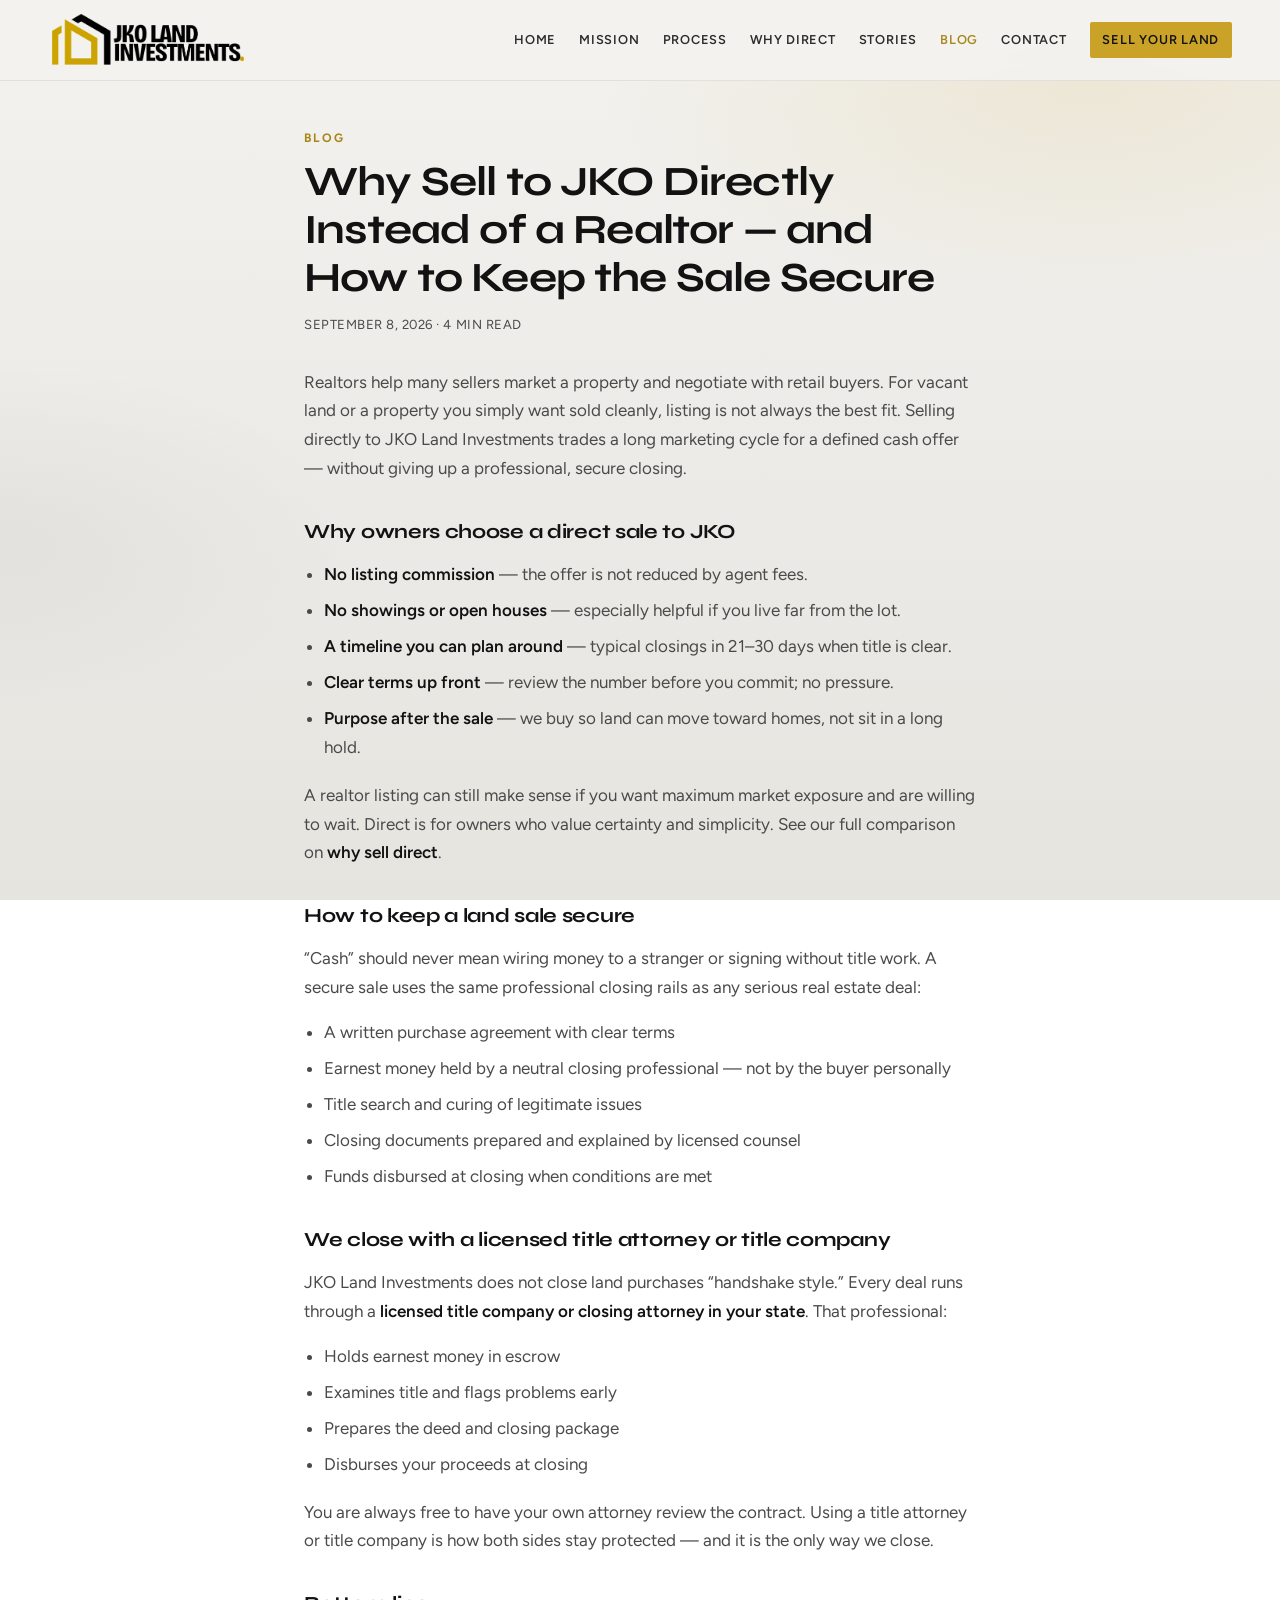
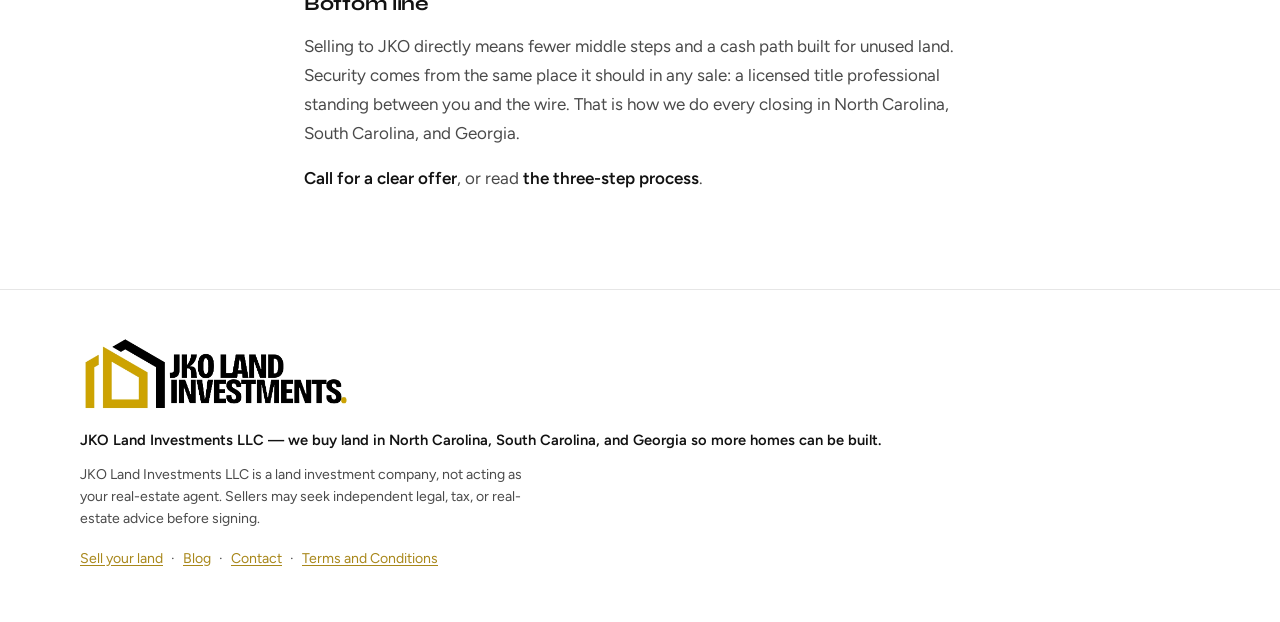
==== blog-sell-direct-vs-realtor-secure-closing.html @ 9b9d75e8 "Add a land-selling blog with three SEO mini-guides. Cover cash vacant-land sales, what investors loo" ====
<!DOCTYPE html>
<html lang="en">
  <head>
    <meta charset="UTF-8" />
    <meta name="viewport" content="width=device-width, initial-scale=1.0" />
    <script>
      document.documentElement.classList.add("js");
    </script>
    <title>
      Sell to JKO vs a Realtor — Secure Closings with a Title Attorney
    </title>
    <meta
      name="description"
      content="Why sell land directly to JKO Land Investments instead of listing with a realtor, and how a licensed title attorney or title company keeps your cash sale secure."
    />
    <link
      rel="canonical"
      href="https://jkolandinvestments.com/blog-sell-direct-vs-realtor-secure-closing.html"
    />
    <meta name="robots" content="index, follow" />
    <meta property="og:type" content="article" />
    <meta property="og:site_name" content="JKO Land Investments" />
    <meta property="og:locale" content="en_US" />
    <meta
      property="og:url"
      content="https://jkolandinvestments.com/blog-sell-direct-vs-realtor-secure-closing.html"
    />
    <meta
      property="og:title"
      content="Sell to JKO vs a Realtor — Secure Closings with a Title Attorney"
    />
    <meta
      property="og:description"
      content="Direct sale vs listing, plus why JKO closes every deal through a licensed title attorney or title company."
    />
    <meta property="og:image" content="https://jkolandinvestments.com/assets/hero.jpg" />
    <meta name="twitter:card" content="summary_large_image" />
    <meta
      name="twitter:title"
      content="Sell to JKO vs a Realtor — Secure Title Closings"
    />
    <meta
      name="twitter:description"
      content="Why sell direct, and how a title attorney keeps your land sale secure."
    />
    <meta name="twitter:image" content="https://jkolandinvestments.com/assets/hero.jpg" />
    <link rel="icon" href="assets/logo.png" type="image/png" />
    <script type="application/ld+json">
      {
        "@context": "https://schema.org",
        "@type": "BlogPosting",
        "headline": "Why Sell to JKO Directly Instead of a Realtor — and How to Keep the Sale Secure",
        "description": "Why sell land directly to JKO instead of listing with a realtor, and how a title attorney keeps the sale secure.",
        "datePublished": "2026-09-08",
        "dateModified": "2026-09-08",
        "author": {
          "@type": "Organization",
          "name": "JKO Land Investments LLC"
        },
        "publisher": {
          "@type": "Organization",
          "name": "JKO Land Investments LLC",
          "logo": {
            "@type": "ImageObject",
            "url": "https://jkolandinvestments.com/assets/logo.png"
          }
        },
        "mainEntityOfPage": "https://jkolandinvestments.com/blog-sell-direct-vs-realtor-secure-closing.html",
        "image": "https://jkolandinvestments.com/assets/hero.jpg"
      }
    </script>
    <link rel="preconnect" href="https://fonts.googleapis.com" />
    <link rel="preconnect" href="https://fonts.gstatic.com" crossorigin />
    <link
      href="https://fonts.googleapis.com/css2?family=Figtree:wght@400;500;600;700&family=Syne:wght@600;700;800&display=swap"
      rel="stylesheet"
    />
    <link rel="stylesheet" href="styles.css?v=20260908blog" />
    <script defer src="script.js?v=20260908blog"></script>
  </head>
  <body>
    <a class="skip-link" href="#main">Skip to content</a>
    <header class="site-header site-header-solid" data-header>
      <a class="site-brand" href="index.html" aria-label="JKO Land Investments home">
        <img class="brand-light" src="assets/logo-light.png" alt="" width="799" height="318" />
        <img class="brand-dark" src="assets/logo.png" alt="" width="799" height="318" />
      </a>
      <button
        class="nav-toggle"
        type="button"
        aria-expanded="false"
        aria-controls="site-nav"
        aria-label="Open menu"
      >
        <span class="nav-toggle-bars" aria-hidden="true">
          <span></span><span></span><span></span>
        </span>
      </button>
      <nav id="site-nav" class="site-nav" aria-label="Primary">
        <a href="index.html">Home</a>
        <a href="mission.html">Mission</a>
        <a href="process.html">Process</a>
        <a href="why-direct.html">Why direct</a>
        <a href="stories.html">Stories</a>
        <a href="blog.html" aria-current="page">Blog</a>
        <a href="contact.html">Contact</a>
        <a class="nav-cta" href="contact.html">Sell your land</a>
      </nav>
    </header>

    <main id="main" class="blog-post">
      <article class="blog-article">
        <header class="blog-article-header reveal" data-reveal>
          <p class="eyebrow"><a href="blog.html">Blog</a></p>
          <h1>
            Why Sell to JKO Directly Instead of a Realtor — and How to Keep the
            Sale Secure
          </h1>
          <p class="blog-date">September 8, 2026 · 4 min read</p>
        </header>

        <div class="blog-body reveal" data-reveal>
          <p>
            Realtors help many sellers market a property and negotiate with
            retail buyers. For vacant land or a property you simply want sold
            cleanly, listing is not always the best fit. Selling directly to
            JKO Land Investments trades a long marketing cycle for a defined
            cash offer — without giving up a professional, secure closing.
          </p>

          <h2>Why owners choose a direct sale to JKO</h2>
          <ul>
            <li>
              <strong>No listing commission</strong> — the offer is not reduced
              by agent fees.
            </li>
            <li>
              <strong>No showings or open houses</strong> — especially helpful
              if you live far from the lot.
            </li>
            <li>
              <strong>A timeline you can plan around</strong> — typical closings
              in 21–30 days when title is clear.
            </li>
            <li>
              <strong>Clear terms up front</strong> — review the number before
              you commit; no pressure.
            </li>
            <li>
              <strong>Purpose after the sale</strong> — we buy so land can move
              toward homes, not sit in a long hold.
            </li>
          </ul>
          <p>
            A realtor listing can still make sense if you want maximum market
            exposure and are willing to wait. Direct is for owners who value
            certainty and simplicity. See our full comparison on
            <a href="why-direct.html">why sell direct</a>.
          </p>

          <h2>How to keep a land sale secure</h2>
          <p>
            “Cash” should never mean wiring money to a stranger or signing
            without title work. A secure sale uses the same professional
            closing rails as any serious real estate deal:
          </p>
          <ul>
            <li>A written purchase agreement with clear terms</li>
            <li>
              Earnest money held by a neutral closing professional — not by the
              buyer personally
            </li>
            <li>Title search and curing of legitimate issues</li>
            <li>Closing documents prepared and explained by licensed counsel</li>
            <li>Funds disbursed at closing when conditions are met</li>
          </ul>

          <h2>We close with a licensed title attorney or title company</h2>
          <p>
            JKO Land Investments does not close land purchases “handshake style.”
            Every deal runs through a <strong>licensed title company or closing
            attorney in your state</strong>. That professional:
          </p>
          <ul>
            <li>Holds earnest money in escrow</li>
            <li>Examines title and flags problems early</li>
            <li>Prepares the deed and closing package</li>
            <li>Disburses your proceeds at closing</li>
          </ul>
          <p>
            You are always free to have your own attorney review the contract.
            Using a title attorney or title company is how both sides stay
            protected — and it is the only way we close.
          </p>

          <h2>Bottom line</h2>
          <p>
            Selling to JKO directly means fewer middle steps and a cash path
            built for unused land. Security comes from the same place it should
            in any sale: a licensed title professional standing between you and
            the wire. That is how we do every closing in North Carolina, South
            Carolina, and Georgia.
          </p>

          <p>
            <a href="contact.html">Call for a clear offer</a>, or read
            <a href="process.html">the three-step process</a>.
          </p>
        </div>
      </article>
    </main>

    <footer class="site-footer">
      <div class="footer-inner">
        <a class="footer-logo" href="index.html" aria-label="JKO Land Investments home">
          <img src="assets/logo.png" alt="JKO Land Investments" width="799" height="318" />
        </a>
        <p class="footer-tag">
          JKO Land Investments LLC — we buy land in North Carolina, South
          Carolina, and Georgia so more homes can be built.
        </p>
        <p class="footer-legal">
          JKO Land Investments LLC is a land investment company,
          not acting as your real-estate agent. Sellers may seek independent
          legal, tax, or real-estate advice before signing.
        </p>
        <p class="footer-links">
          <a href="contact.html">Sell your land</a>
          <span class="footer-sep" aria-hidden="true">·</span>
          <a href="blog.html">Blog</a>
          <span class="footer-sep" aria-hidden="true">·</span>
          <a href="contact.html">Contact</a>
          <span class="footer-sep" aria-hidden="true">·</span>
          <a href="terms.html">Terms and Conditions</a>
        </p>
      </div>
    </footer>
  </body>
</html>
---- styles.css ----
:root {
  --ink: #121212;
  --ink-soft: #4a4a4a;
  --gold: #c9a227;
  --gold-deep: #a8871a;
  --paper: #f3f2ef;
  --paper-deep: #e6e4df;
  --white: #fafafa;
  --veil: rgba(12, 12, 12, 0.48);
  --font-display: "Syne", "Avenir Next", sans-serif;
  --font-body: "Figtree", "Helvetica Neue", sans-serif;
  --ease: cubic-bezier(0.22, 1, 0.36, 1);
  --space: clamp(1.25rem, 4vw, 3rem);
  --max: 70rem;
}

*,
*::before,
*::after {
  box-sizing: border-box;
}

html {
  scroll-behavior: smooth;
}

body {
  margin: 0;
  font-family: var(--font-body);
  font-weight: 400;
  font-size: 1.0625rem;
  line-height: 1.65;
  color: var(--ink);
  background:
    radial-gradient(ellipse 70% 45% at 85% 8%, rgba(197, 155, 31, 0.12), transparent 55%),
    radial-gradient(ellipse 55% 40% at 0% 60%, rgba(18, 18, 18, 0.04), transparent 50%),
    linear-gradient(180deg, var(--paper) 0%, var(--paper-deep) 100%);
  background-attachment: fixed;
  -webkit-font-smoothing: antialiased;
}

img {
  max-width: 100%;
  display: block;
}

a {
  color: inherit;
  text-decoration: none;
}

/* —— Skip link —— */
.skip-link {
  position: absolute;
  left: var(--space);
  top: -5rem;
  z-index: 40;
  padding: 0.65rem 1rem;
  background: var(--gold);
  color: var(--ink);
  font-weight: 700;
  font-size: 0.88rem;
}

.skip-link:focus {
  top: 0.75rem;
}

/* —— Header —— */
.site-header {
  position: fixed;
  inset: 0 0 auto;
  z-index: 20;
  display: flex;
  align-items: center;
  justify-content: space-between;
  gap: 1rem;
  padding: 0.65rem var(--space);
  background: linear-gradient(
    180deg,
    rgba(12, 12, 12, 0.72) 0%,
    rgba(12, 12, 12, 0) 100%
  );
  transition:
    background 0.35s var(--ease),
    border-color 0.35s var(--ease);
}

.site-brand {
  position: relative;
  z-index: 22;
  display: block;
  width: clamp(8.5rem, 28vw, 12.5rem);
  flex-shrink: 0;
}

.site-brand img {
  width: 100%;
  height: auto;
  object-fit: contain;
}

.brand-dark {
  display: none;
}

.nav-toggle {
  display: none;
  position: relative;
  z-index: 22;
  width: 2.6rem;
  height: 2.6rem;
  padding: 0;
  border: 0;
  background: transparent;
  cursor: pointer;
}

.nav-toggle-bars {
  display: block;
  position: relative;
  width: 1.2rem;
  height: 0.75rem;
  margin: 0 auto;
}

.nav-toggle-bars span {
  position: absolute;
  left: 0;
  right: 0;
  height: 2px;
  background: var(--white);
  transition:
    transform 0.3s var(--ease),
    opacity 0.3s var(--ease),
    top 0.3s var(--ease),
    background 0.3s var(--ease);
}

.nav-toggle-bars span:nth-child(1) {
  top: 0;
}

.nav-toggle-bars span:nth-child(2) {
  top: 5px;
}

.nav-toggle-bars span:nth-child(3) {
  top: 10px;
}

.nav-toggle[aria-expanded="true"] .nav-toggle-bars span:nth-child(1) {
  top: 5px;
  transform: rotate(45deg);
}

.nav-toggle[aria-expanded="true"] .nav-toggle-bars span:nth-child(2) {
  opacity: 0;
}

.nav-toggle[aria-expanded="true"] .nav-toggle-bars span:nth-child(3) {
  top: 5px;
  transform: rotate(-45deg);
}

.site-nav {
  display: flex;
  flex-wrap: nowrap;
  justify-content: flex-end;
  align-items: center;
  gap: clamp(0.75rem, 1.8vw, 1.55rem);
  color: var(--white);
}

.site-nav a {
  font-size: clamp(0.68rem, 1.35vw, 0.8rem);
  font-weight: 600;
  letter-spacing: 0.06em;
  text-transform: uppercase;
  opacity: 0.88;
  white-space: nowrap;
  transition:
    opacity 0.25s var(--ease),
    color 0.25s var(--ease);
}

.site-nav a:hover,
.site-nav a:focus-visible,
.site-nav a[aria-current="page"] {
  opacity: 1;
}

.site-nav a[aria-current="page"] {
  color: var(--gold);
}

.nav-cta {
  display: inline-flex;
  align-items: center;
  justify-content: center;
  padding: 0.48rem 0.8rem;
  background: var(--gold);
  color: var(--ink) !important;
  opacity: 1 !important;
  letter-spacing: 0.05em;
  border-radius: 2px;
}

.nav-cta:hover,
.nav-cta:focus-visible {
  background: var(--gold-deep);
  color: var(--white) !important;
}

.site-header-solid .nav-cta,
.site-header-home.is-scrolled .nav-cta,
.site-header-home.is-nav-open .nav-cta {
  background: var(--gold);
  color: var(--ink) !important;
}

.site-header-solid,
.site-header-home.is-scrolled,
.site-header-home.is-nav-open {
  background: rgba(243, 242, 239, 0.96);
  border-bottom: 1px solid rgba(18, 18, 18, 0.08);
  backdrop-filter: blur(10px);
}

.site-header-solid .site-nav,
.site-header-home.is-scrolled .site-nav,
.site-header-home.is-nav-open .site-nav {
  color: var(--ink);
}

.site-header-solid .site-nav a[aria-current="page"],
.site-header-home.is-scrolled .site-nav a[aria-current="page"],
.site-header-home.is-nav-open .site-nav a[aria-current="page"] {
  color: var(--gold-deep);
}

.site-header-solid .brand-light,
.site-header-home.is-scrolled .brand-light,
.site-header-home.is-nav-open .brand-light {
  display: none;
}

.site-header-solid .brand-dark,
.site-header-home.is-scrolled .brand-dark,
.site-header-home.is-nav-open .brand-dark {
  display: block;
}

.site-header-solid .nav-toggle-bars span,
.site-header-home.is-scrolled .nav-toggle-bars span,
.site-header-home.is-nav-open .nav-toggle-bars span {
  background: var(--ink);
}

/* —— Hero —— */
.hero {
  position: relative;
  min-height: 100svh;
  display: grid;
  align-items: center;
  padding: clamp(5.5rem, 12vh, 7.5rem) var(--space) clamp(3rem, 8vh, 4.5rem);
  color: var(--white);
  overflow: hidden;
}

.hero-media {
  position: absolute;
  inset: 0;
  z-index: 0;
}

.hero-image {
  width: 100%;
  height: 115%;
  object-fit: cover;
  object-position: 78% 28%;
  will-change: transform;
}

.hero-veil {
  position: absolute;
  inset: 0;
  background:
    linear-gradient(
      100deg,
      rgba(8, 8, 8, 0.92) 0%,
      rgba(8, 8, 8, 0.82) 28%,
      rgba(8, 8, 8, 0.45) 48%,
      rgba(8, 8, 8, 0.2) 68%,
      rgba(8, 8, 8, 0.4) 100%
    ),
    linear-gradient(
      180deg,
      rgba(8, 8, 8, 0.5) 0%,
      transparent 42%,
      rgba(8, 8, 8, 0.75) 100%
    );
}

.hero-content {
  position: relative;
  z-index: 1;
  max-width: min(40rem, 100%);
  animation: hero-rise 1.1s var(--ease) both;
}

.hero-logo {
  display: block;
  width: clamp(14rem, 48vw, 22rem);
  max-width: 100%;
  height: auto;
  margin: 0 0 1.35rem;
  object-fit: contain;
  object-position: left center;
  filter: drop-shadow(0 2px 18px rgba(0, 0, 0, 0.35));
}

.hero h1 {
  font-family: var(--font-display);
  font-size: clamp(1.85rem, 4.2vw, 2.85rem);
  font-weight: 700;
  line-height: 1.12;
  letter-spacing: -0.03em;
  margin: 0 0 0.7rem;
  max-width: 16ch;
  text-shadow: 0 2px 24px rgba(0, 0, 0, 0.35);
}

.hero-purpose {
  margin: 0 0 0.85rem;
  font-family: var(--font-display);
  font-size: clamp(1.05rem, 2.1vw, 1.28rem);
  font-weight: 700;
  line-height: 1.3;
  color: var(--gold);
  max-width: 28ch;
  text-shadow: 0 1px 14px rgba(0, 0, 0, 0.35);
}

.lede {
  margin: 0 0 1.75rem;
  font-weight: 500;
  font-size: clamp(1.02rem, 2vw, 1.12rem);
  max-width: 42ch;
  line-height: 1.55;
  color: rgba(250, 250, 250, 0.92);
  text-shadow: 0 1px 14px rgba(0, 0, 0, 0.35);
}

.cta-group {
  display: flex;
  flex-wrap: wrap;
  gap: 0.75rem 1rem;
}

.btn {
  display: inline-flex;
  align-items: center;
  justify-content: center;
  padding: 0.9rem 1.45rem;
  font-family: var(--font-body);
  font-size: 0.92rem;
  font-weight: 600;
  letter-spacing: 0.03em;
  border-radius: 2px;
  border: 1px solid transparent;
  transition:
    background 0.3s var(--ease),
    color 0.3s var(--ease),
    border-color 0.3s var(--ease),
    transform 0.3s var(--ease);
}

.btn:hover,
.btn:focus-visible {
  transform: translateY(-1px);
}

.btn-primary {
  background: var(--gold);
  color: var(--ink);
  border-color: var(--gold);
}

.btn-primary:hover,
.btn-primary:focus-visible {
  background: var(--gold-deep);
  border-color: var(--gold-deep);
  color: var(--white);
}

.btn-ghost {
  background: transparent;
  color: var(--white);
  border-color: rgba(250, 250, 250, 0.55);
}

.btn-ghost:hover,
.btn-ghost:focus-visible {
  border-color: var(--white);
  background: rgba(250, 250, 250, 0.08);
}

.btn-ghost-ink {
  background: transparent;
  color: var(--ink);
  border-color: rgba(18, 18, 18, 0.28);
}

.btn-ghost-ink:hover,
.btn-ghost-ink:focus-visible {
  border-color: var(--ink);
  background: rgba(18, 18, 18, 0.04);
}

@keyframes hero-rise {
  from {
    opacity: 0;
    transform: translateY(1.25rem);
  }
  to {
    opacity: 1;
    transform: translateY(0);
  }
}

/* —— Sections —— */
.section {
  padding: clamp(4.5rem, 11vw, 7rem) var(--space);
}

.section-inner {
  max-width: var(--max);
  margin: 0 auto;
}

.section-header {
  max-width: 48rem;
}

.eyebrow {
  margin: 0 0 0.65rem;
  font-size: 0.76rem;
  font-weight: 700;
  letter-spacing: 0.16em;
  text-transform: uppercase;
  color: var(--gold-deep);
}

.section-title {
  position: relative;
  display: inline-block;
  font-family: var(--font-display);
  font-size: clamp(1.9rem, 4.2vw, 2.75rem);
  font-weight: 700;
  line-height: 1.12;
  letter-spacing: -0.025em;
  margin: 0 0 1.1rem;
  color: var(--ink);
}

.section-title::after {
  content: "";
  position: absolute;
  left: 0;
  bottom: -0.4rem;
  width: min(100%, 7.5rem);
  height: 2px;
  background: var(--gold);
  transform: scaleX(0);
  transform-origin: left center;
  transition: transform 0.9s var(--ease);
}

.section-title.is-drawn::after {
  transform: scaleX(1);
}

.section-lede {
  margin: 1.35rem 0 0;
  color: var(--ink-soft);
  font-size: 1.08rem;
  max-width: 62ch;
  line-height: 1.7;
}

.contact-lede {
  color: rgba(250, 250, 250, 0.72);
}

.team-copy {
  margin: 1.35rem 0 0;
  display: grid;
  gap: 1rem;
  max-width: 62ch;
  color: var(--ink-soft);
  font-size: 1.08rem;
  line-height: 1.7;
}

.team-copy p {
  margin: 0;
}

/* —— Proof strip —— */
.proof {
  padding: clamp(2.5rem, 5vw, 3.25rem) var(--space);
  background: var(--ink);
  color: var(--white);
}

.proof-grid {
  display: grid;
  gap: clamp(1.75rem, 4vw, 2.5rem);
  align-items: start;
}

@media (min-width: 720px) {
  .proof-grid {
    grid-template-columns: repeat(3, minmax(0, 1fr));
    gap: 2.5rem 2rem;
  }
}

.proof-item {
  display: grid;
  gap: 0.75rem;
  min-width: 0;
}

.proof-value {
  margin: 0;
  display: flex;
  align-items: flex-end;
  min-height: 3.5rem;
  font-family: var(--font-display);
  font-size: clamp(2.5rem, 5.5vw, 3.5rem);
  font-weight: 800;
  letter-spacing: -0.03em;
  color: var(--gold);
  line-height: 1;
  font-variant-numeric: tabular-nums;
}

.proof-value-text {
  font-size: clamp(2.35rem, 5vw, 3.25rem);
  letter-spacing: -0.025em;
}

.proof-label {
  margin: 0;
  font-size: 0.98rem;
  line-height: 1.5;
  font-weight: 500;
  color: rgba(250, 250, 250, 0.8);
  max-width: none;
}

/* —— About —— */
.about {
  background:
    linear-gradient(180deg, rgba(255, 255, 255, 0.55), transparent 40%),
    transparent;
}

/* —— Process steps —— */
.process {
  background:
    linear-gradient(135deg, rgba(197, 155, 31, 0.08), transparent 50%),
    linear-gradient(180deg, transparent, rgba(230, 228, 223, 0.7));
}

.steps {
  list-style: none;
  margin: clamp(2.5rem, 6vw, 3.5rem) 0 0;
  padding: 0;
  display: grid;
  gap: clamp(2rem, 5vw, 2.75rem);
}

@media (min-width: 800px) {
  .steps {
    grid-template-columns: repeat(3, 1fr);
    gap: 2.25rem;
  }
}

.step {
  margin: 0;
  padding: 1.35rem 0 0;
  border-top: 1px solid rgba(18, 18, 18, 0.16);
}

.step-index {
  display: block;
  font-family: var(--font-display);
  font-size: 0.95rem;
  font-weight: 700;
  color: var(--gold-deep);
  margin-bottom: 0.75rem;
  letter-spacing: 0.06em;
}

.step h3 {
  font-family: var(--font-display);
  font-size: 1.35rem;
  font-weight: 700;
  margin: 0 0 0.55rem;
}

.step p {
  margin: 0;
  color: var(--ink-soft);
  font-size: 0.98rem;
}

/* —— Compare —— */
.compare-grid {
  margin-top: clamp(2.25rem, 5vw, 3rem);
  display: grid;
  gap: clamp(2rem, 4vw, 3rem);
}

@media (min-width: 800px) {
  .compare-grid {
    grid-template-columns: 1fr 1fr;
  }
}

.compare-col h3 {
  font-family: var(--font-display);
  font-size: 1.2rem;
  font-weight: 700;
  margin: 0 0 1rem;
  padding-bottom: 0.75rem;
  border-bottom: 2px solid rgba(18, 18, 18, 0.12);
}

.compare-col-accent h3 {
  border-bottom-color: var(--gold);
  color: var(--ink);
}

.compare-col ul {
  list-style: none;
  margin: 0;
  padding: 0;
  display: grid;
  gap: 0.85rem;
}

.compare-list li {
  position: relative;
  padding-left: 1.85rem;
  color: var(--ink-soft);
  font-size: 1.02rem;
  line-height: 1.45;
  font-weight: 500;
}

.compare-list li::before {
  position: absolute;
  left: 0;
  top: 0.05em;
  font-family: var(--font-display);
  font-size: 1.15rem;
  font-weight: 800;
  line-height: 1;
}

.compare-list-yes li::before {
  content: "✓";
  color: var(--gold-deep);
}

.compare-list-no li::before {
  content: "✕";
  color: #8a3a3a;
}

.fine-print {
  margin: 1.75rem 0 0;
  font-size: 0.82rem;
  color: var(--ink-soft);
  max-width: 62ch;
  line-height: 1.55;
}

/* —— Trust —— */
.trust {
  background: linear-gradient(180deg, rgba(197, 155, 31, 0.07), transparent 60%);
}

.trust-list {
  list-style: none;
  margin: clamp(2.25rem, 5vw, 3rem) 0 0;
  padding: 0;
  display: grid;
  gap: clamp(1.5rem, 3vw, 2rem);
}

@media (min-width: 720px) {
  .trust-list {
    grid-template-columns: 1fr 1fr;
  }
}

.trust-list li {
  padding-top: 1.1rem;
  border-top: 1px solid rgba(18, 18, 18, 0.14);
}

.trust-list h3 {
  font-family: var(--font-display);
  font-size: 1.2rem;
  font-weight: 700;
  margin: 0 0 0.4rem;
}

.trust-list p {
  margin: 0;
  color: var(--ink-soft);
}

/* —— Seller guide CTA —— */
.guide {
  background: var(--ink);
  color: var(--white);
}

.guide .eyebrow {
  color: var(--gold);
}

.guide .section-title {
  color: var(--white);
}

.guide .section-title::after {
  background: var(--gold);
}

.guide .section-lede {
  color: rgba(250, 250, 250, 0.72);
}

.guide-inner {
  display: flex;
  flex-wrap: wrap;
  align-items: flex-end;
  justify-content: space-between;
  gap: 1.75rem 2.5rem;
}

.guide-inner .section-header,
.guide-inner > div {
  max-width: 40rem;
}

.faq-list {
  display: flex;
  flex-direction: column;
  gap: 0.65rem;
  max-width: 44rem;
  margin-top: 1.75rem;
}

.faq-item {
  border-top: 1px solid rgba(18, 18, 18, 0.12);
  padding: 0.85rem 0 0.35rem;
}

.faq-item:last-child {
  border-bottom: 1px solid rgba(18, 18, 18, 0.12);
  padding-bottom: 0.85rem;
}

.faq-item summary {
  cursor: pointer;
  list-style: none;
  font-family: var(--font-display);
  font-weight: 700;
  font-size: 1.05rem;
  letter-spacing: -0.01em;
  color: var(--ink);
}

.faq-item summary::-webkit-details-marker {
  display: none;
}

.faq-item summary::after {
  content: "+";
  float: right;
  color: var(--gold-deep);
  font-weight: 700;
}

.faq-item[open] summary::after {
  content: "–";
}

.faq-item p {
  margin: 0.65rem 0 0;
  color: var(--ink-soft);
  line-height: 1.55;
  max-width: 38rem;
}

.faq-item a {
  color: var(--ink);
  text-decoration-thickness: 1px;
  text-underline-offset: 0.15em;
}

/* —— Blog —— */
.blog-index-list {
  max-width: 42rem;
  display: flex;
  flex-direction: column;
  gap: 0;
}

.blog-teaser {
  padding: 1.75rem 0;
  border-top: 1px solid rgba(18, 18, 18, 0.12);
}

.blog-teaser:last-child {
  border-bottom: 1px solid rgba(18, 18, 18, 0.12);
}

.blog-teaser h2 {
  font-family: var(--font-display);
  font-size: clamp(1.25rem, 2.8vw, 1.55rem);
  font-weight: 700;
  letter-spacing: -0.02em;
  line-height: 1.25;
  margin: 0.35rem 0 0.75rem;
}

.blog-teaser h2 a {
  color: var(--ink);
  text-decoration: none;
}

.blog-teaser h2 a:hover {
  color: var(--gold-deep);
}

.blog-teaser p {
  margin: 0 0 0.85rem;
  color: var(--ink-soft);
  line-height: 1.6;
}

.blog-date {
  margin: 0;
  font-size: 0.82rem;
  letter-spacing: 0.04em;
  text-transform: uppercase;
  color: var(--ink-soft);
}

.text-link {
  font-weight: 600;
  color: var(--ink);
  text-decoration-thickness: 1px;
  text-underline-offset: 0.18em;
}

.text-link:hover {
  color: var(--gold-deep);
}

.blog-post {
  padding: clamp(6rem, 14vw, 8rem) var(--space) clamp(3rem, 8vw, 5rem);
}

.blog-article {
  max-width: 42rem;
  margin: 0 auto;
}

.blog-article-header {
  margin-bottom: 2rem;
}

.blog-article-header .eyebrow a {
  color: inherit;
  text-decoration: none;
}

.blog-article-header .eyebrow a:hover {
  color: var(--gold-deep);
}

.blog-article h1 {
  font-family: var(--font-display);
  font-size: clamp(1.85rem, 4.5vw, 2.6rem);
  font-weight: 700;
  line-height: 1.15;
  letter-spacing: -0.02em;
  margin: 0 0 0.75rem;
}

.blog-body h2 {
  font-family: var(--font-display);
  font-size: 1.25rem;
  font-weight: 700;
  margin: 2rem 0 0.75rem;
  letter-spacing: -0.015em;
}

.blog-body p,
.blog-body li {
  color: var(--ink-soft);
  line-height: 1.7;
}

.blog-body p {
  margin: 0 0 1rem;
}

.blog-body ul,
.blog-body ol {
  margin: 0.5rem 0 1.15rem;
  padding-left: 1.25rem;
}

.blog-body li {
  margin-bottom: 0.45rem;
}

.blog-body strong {
  color: var(--ink);
  font-weight: 600;
}

.blog-body a {
  color: var(--ink);
  font-weight: 600;
  text-decoration-thickness: 1px;
  text-underline-offset: 0.15em;
}

.blog-body a:hover {
  color: var(--gold-deep);
}

/* —— Contact —— */
.contact {
  background:
    linear-gradient(180deg, rgba(18, 18, 18, 0.03), transparent),
    var(--paper-deep);
  color: var(--ink);
}

.contact .eyebrow {
  color: var(--gold-deep);
}

.contact .section-title {
  color: var(--ink);
}

.contact .section-title::after {
  background: var(--gold);
}

.contact-lede {
  color: var(--ink-soft);
}

.contact-plain {
  background: transparent;
  padding-top: 0.5rem;
}

.contact .phone-list li {
  border-top-color: rgba(18, 18, 18, 0.14);
}

.contact .phone-region {
  color: var(--ink-soft);
}

.contact .phone-number {
  color: var(--ink);
}

.contact .phone-number:hover,
.contact .phone-number:focus-visible {
  color: var(--gold-deep);
}

.contact .partners-line {
  border-top-color: rgba(197, 155, 31, 0.55);
}

.contact .partners-label {
  color: var(--gold-deep);
}

/* —— Team —— */

.phone-block {
  margin-top: clamp(2rem, 5vw, 2.75rem);
  max-width: 28rem;
}

.phone-list {
  list-style: none;
  margin: 0;
  padding: 0;
  display: grid;
  gap: 1.15rem;
}

.phone-list li {
  display: grid;
  gap: 0.2rem;
  padding-top: 1rem;
  border-top: 1px solid rgba(250, 250, 250, 0.16);
}

.phone-region {
  font-size: 0.78rem;
  font-weight: 700;
  letter-spacing: 0.12em;
  text-transform: uppercase;
  color: rgba(250, 250, 250, 0.55);
}

.phone-number {
  font-family: var(--font-display);
  font-size: clamp(1.45rem, 3vw, 1.85rem);
  font-weight: 700;
  letter-spacing: -0.02em;
  color: var(--white);
  transition: color 0.25s var(--ease);
}

.phone-number:hover,
.phone-number:focus-visible {
  color: var(--gold);
}

.partners-line {
  margin-top: clamp(2.25rem, 5vw, 3rem);
  padding-top: 1.35rem;
  border-top: 1px solid rgba(197, 155, 31, 0.45);
  max-width: 28rem;
}

.partners-label {
  margin: 0 0 0.35rem;
  font-size: 0.78rem;
  font-weight: 700;
  letter-spacing: 0.12em;
  text-transform: uppercase;
  color: var(--gold);
}

/* —— Team —— */
.team-grid {
  list-style: none;
  margin: clamp(2.5rem, 6vw, 3.5rem) 0 0;
  padding: 0;
  display: grid;
  gap: 1.15rem 1.75rem;
}

@media (min-width: 560px) {
  .team-grid {
    grid-template-columns: repeat(2, minmax(0, 1fr));
  }
}

@media (min-width: 900px) {
  .team-grid {
    grid-template-columns: repeat(3, minmax(0, 1fr));
  }
}

.team-card {
  margin: 0;
  display: grid;
  gap: 0.2rem;
  padding-top: 0.95rem;
  border-top: 1px solid rgba(18, 18, 18, 0.14);
}

.team-card strong {
  font-family: var(--font-display);
  font-size: 1.08rem;
  font-weight: 700;
}

.team-card span {
  font-size: 0.92rem;
  color: var(--ink-soft);
}

/* —— Page heroes (inner pages) —— */
.page-hero {
  padding: clamp(6.6rem, 13vw, 8.4rem) var(--space) clamp(2.25rem, 5vw, 3.25rem);
}

.page-hero-inner {
  max-width: var(--max);
  margin: 0 auto;
}

.page-hero h1 {
  font-family: var(--font-display);
  font-size: clamp(2rem, 4.6vw, 3.1rem);
  font-weight: 700;
  line-height: 1.12;
  letter-spacing: -0.03em;
  margin: 0 0 0.9rem;
  max-width: 22ch;
}

.page-lede {
  margin: 0;
  color: var(--ink-soft);
  font-size: 1.08rem;
  line-height: 1.7;
  max-width: 62ch;
}

.page-hero .cta-group {
  margin-top: 1.4rem;
}

.cta-band {
  padding: clamp(1.75rem, 4vw, 2.4rem) var(--space);
  background: var(--ink);
  color: var(--white);
}

.cta-band-inner {
  max-width: var(--max);
  margin: 0 auto;
  display: flex;
  flex-wrap: wrap;
  align-items: center;
  justify-content: space-between;
  gap: 1.1rem 1.75rem;
}

.cta-band p {
  margin: 0;
  max-width: 44ch;
  font-size: 1.05rem;
  font-weight: 500;
  line-height: 1.5;
  color: rgba(250, 250, 250, 0.9);
}

/* —— Partners lockup —— */
.partners {
  padding: clamp(2.25rem, 5vw, 3.25rem) var(--space);
  background: var(--white);
}

.partners-inner {
  max-width: var(--max);
  margin: 0 auto;
}

.partners-graphic {
  width: 100%;
  height: auto;
  border: 1px solid rgba(197, 155, 31, 0.45);
  background: var(--white);
}

.partners-note {
  margin: 0.85rem 0 0;
  font-size: 0.8rem;
  color: var(--ink-soft);
  max-width: 70ch;
  line-height: 1.5;
}

/* —— Mission split / pledge —— */
.mission-split {
  display: grid;
  gap: clamp(1.75rem, 4vw, 2.75rem);
}

@media (min-width: 860px) {
  .mission-split {
    grid-template-columns: 1.15fr 0.85fr;
    align-items: start;
  }
}

.pledge {
  margin: 0;
  padding: 1.35rem 1.4rem 1.4rem;
  background: var(--ink);
  color: var(--white);
}

.pledge p {
  margin: 0;
}

.pledge-kicker {
  font-size: 0.76rem;
  font-weight: 700;
  letter-spacing: 0.16em;
  text-transform: uppercase;
  color: var(--gold);
  margin-bottom: 0.65rem;
}

.pledge-title {
  font-family: var(--font-display);
  font-size: clamp(1.35rem, 2.4vw, 1.7rem);
  font-weight: 700;
  line-height: 1.2;
  letter-spacing: -0.02em;
  margin: 0 0 0.7rem;
}

.pledge-body {
  color: rgba(250, 250, 250, 0.78);
  font-size: 0.98rem;
  line-height: 1.6;
}

/* —— Housing crisis graphic + stats —— */
.crisis {
  background: var(--ink);
  color: var(--white);
}

.crisis .eyebrow {
  color: var(--gold);
}

.crisis .section-title {
  color: var(--white);
}

.crisis .section-lede {
  color: rgba(250, 250, 250, 0.72);
}

.crisis-figure {
  margin: clamp(1.75rem, 4vw, 2.5rem) 0 0;
}

.crisis-figure img {
  width: 100%;
  height: auto;
  border: 1px solid rgba(197, 155, 31, 0.35);
}

.crisis .partners-graphic {
  border-color: rgba(197, 155, 31, 0.35);
}

.crisis-caption {
  margin: 0.75rem 0 0;
  font-size: 0.88rem;
  color: rgba(250, 250, 250, 0.62);
  max-width: 72ch;
  line-height: 1.5;
}

.crisis-stats {
  list-style: none;
  margin: clamp(2rem, 5vw, 2.75rem) 0 0;
  padding: 0;
  display: grid;
  gap: clamp(1.5rem, 3vw, 2rem);
}

@media (min-width: 800px) {
  .crisis-stats {
    grid-template-columns: repeat(3, minmax(0, 1fr));
  }
}

.crisis-stats li {
  padding-top: 1.1rem;
  border-top: 1px solid rgba(197, 155, 31, 0.4);
}

.crisis-value {
  margin: 0 0 0.45rem;
  font-family: var(--font-display);
  font-size: clamp(2rem, 4vw, 2.65rem);
  font-weight: 800;
  letter-spacing: -0.03em;
  color: var(--gold);
  line-height: 1;
}

.crisis-stats p {
  margin: 0;
  color: rgba(250, 250, 250, 0.78);
  font-size: 0.98rem;
  line-height: 1.5;
}

.crisis-source {
  margin: 1.5rem 0 0;
  font-size: 0.78rem;
  color: rgba(250, 250, 250, 0.5);
  max-width: 70ch;
  line-height: 1.5;
}

/* —— Buy-to-build pipeline —— */
.pipeline {
  list-style: none;
  margin: clamp(2.25rem, 5vw, 3rem) 0 0;
  padding: 0;
  display: grid;
  gap: 1.25rem;
  counter-reset: pipe;
}

@media (min-width: 800px) {
  .pipeline {
    grid-template-columns: repeat(4, 1fr);
    gap: 1.5rem;
  }
}

.pipeline li {
  margin: 0;
  padding-top: 1.1rem;
  border-top: 2px solid var(--gold);
}

.pipeline h3 {
  font-family: var(--font-display);
  font-size: 1.15rem;
  font-weight: 700;
  margin: 0 0 0.4rem;
}

.pipeline p {
  margin: 0;
  color: var(--ink-soft);
  font-size: 0.95rem;
}

/* —— Stories / testimonials —— */
.stories-grid {
  margin-top: clamp(2.25rem, 5vw, 3rem);
  display: grid;
  gap: clamp(1.25rem, 3vw, 1.75rem);
}

@media (min-width: 800px) {
  .stories-grid {
    grid-template-columns: 1fr 1fr;
  }

  .stories-grid .story-card:first-child {
    grid-column: 1 / -1;
  }
}

.story-card {
  margin: 0;
  padding: 1.4rem 1.35rem 1.3rem;
  background: rgba(255, 255, 255, 0.55);
  border-top: 2px solid var(--gold);
}

.story-card blockquote,
.story-card p {
  margin: 0;
}

.story-quote {
  font-size: 1.02rem;
  line-height: 1.65;
  color: var(--ink);
}

.story-card footer {
  display: flex;
  align-items: center;
  gap: 0.85rem;
  margin-top: 1.15rem;
}

.story-avatar {
  flex-shrink: 0;
  display: grid;
  place-items: center;
  width: 2.6rem;
  height: 2.6rem;
  border-radius: 50%;
  background: var(--ink);
  color: var(--gold);
  font-family: var(--font-display);
  font-size: 0.72rem;
  font-weight: 700;
  letter-spacing: 0.04em;
}

.story-card cite {
  font-style: normal;
  display: grid;
  gap: 0.1rem;
}

.story-card cite strong {
  font-family: var(--font-display);
  font-size: 1rem;
  font-weight: 700;
}

.story-card cite span {
  font-size: 0.88rem;
  color: var(--ink-soft);
}

.stories-preview {
  display: grid;
  gap: clamp(1.25rem, 3vw, 1.75rem);
  margin-top: clamp(2.25rem, 5vw, 3rem);
}

@media (min-width: 800px) {
  .stories-preview {
    grid-template-columns: repeat(3, 1fr);
  }
}

.section-footer-link {
  margin: 1.75rem 0 0;
  display: flex;
  flex-wrap: wrap;
  gap: 0.75rem 1rem;
}

/* —— Footer —— */
.site-footer {
  padding: 2.75rem var(--space) 3.25rem;
  border-top: 1px solid rgba(18, 18, 18, 0.1);
}

.footer-inner {
  max-width: var(--max);
  margin: 0 auto;
  display: flex;
  flex-direction: column;
  gap: 0.4rem;
}

.footer-logo {
  display: inline-flex;
  width: clamp(12rem, 34vw, 17rem);
  margin-bottom: 0.5rem;
}

.footer-logo img {
  width: 100%;
  height: auto;
  object-fit: contain;
}

.footer-tag {
  margin: 0 0 0.35rem;
  font-size: 0.92rem;
  font-weight: 600;
  color: var(--ink);
}

.footer-legal {
  margin: 0;
  font-size: 0.88rem;
  color: var(--ink-soft);
  max-width: 52ch;
  line-height: 1.55;
}

.footer-links {
  margin: 0.65rem 0 0;
  font-size: 0.88rem;
  display: flex;
  flex-wrap: wrap;
  align-items: center;
  gap: 0.35rem 0.5rem;
}

.footer-sep {
  color: var(--ink-soft);
}

.footer-links a {
  color: var(--gold-deep);
  text-decoration: underline;
  text-underline-offset: 0.15em;
}

.footer-links a:hover,
.footer-links a:focus-visible {
  color: var(--ink);
}

/* —— Legal / Terms page —— */
.site-header-solid {
  justify-content: space-between;
}

.legal {
  padding: clamp(6rem, 14vw, 8rem) var(--space) clamp(3rem, 8vw, 5rem);
}

.legal-inner {
  max-width: 42rem;
  margin: 0 auto;
}

.legal h1 {
  font-family: var(--font-display);
  font-size: clamp(2rem, 5vw, 2.75rem);
  font-weight: 700;
  line-height: 1.15;
  letter-spacing: -0.02em;
  margin: 0 0 0.5rem;
}

.legal-updated {
  margin: 0 0 2rem;
  font-size: 0.9rem;
  color: var(--ink-soft);
}

.legal h2 {
  font-family: var(--font-display);
  font-size: 1.25rem;
  font-weight: 700;
  margin: 2rem 0 0.75rem;
}

.legal p,
.legal li {
  color: var(--ink-soft);
  line-height: 1.7;
}

.legal ul {
  margin: 0.5rem 0 1rem;
  padding-left: 1.25rem;
}

.legal li {
  margin-bottom: 0.4rem;
}

.legal strong {
  color: var(--ink);
  font-weight: 600;
}

/* —— Scroll reveals (progressive: only hide when JS is active) —— */
.js .reveal {
  opacity: 0;
  transform: translateY(1.15rem);
  transition:
    opacity 0.85s var(--ease),
    transform 0.85s var(--ease);
  transition-delay: var(--delay, 0ms);
}

.js .reveal.is-visible {
  opacity: 1;
  transform: translateY(0);
}

@media (prefers-reduced-motion: reduce) {
  html {
    scroll-behavior: auto;
  }

  .hero-content {
    animation: none;
  }

  .js .reveal {
    opacity: 1;
    transform: none;
    transition: none;
  }

  .section-title::after {
    transform: scaleX(1);
    transition: none;
  }

  .btn:hover,
  .btn:focus-visible,
  .nav-toggle-bars span {
    transform: none;
  }
}

@media (max-width: 1200px) {
  .nav-toggle {
    display: block;
  }

  .site-nav {
    position: fixed;
    inset: 0 0 auto;
    z-index: 21;
    display: none;
    flex-direction: column;
    align-items: flex-start;
    gap: 1.15rem;
    padding: 5.25rem var(--space) 1.75rem;
    background: var(--paper);
    color: var(--ink);
    border-bottom: 1px solid rgba(18, 18, 18, 0.08);
  }

  .is-nav-open .site-nav {
    display: flex;
  }

  .site-nav a {
    font-size: 0.92rem;
    opacity: 1;
  }

  .nav-cta {
    margin-top: 0.35rem;
    padding: 0.75rem 1rem;
  }
}

body.nav-lock {
  overflow: hidden;
}

@media (max-width: 560px) {
  .hero-content {
    max-width: 100%;
  }

  .cta-group .btn {
    width: 100%;
  }

  .page-hero h1 {
    max-width: none;
  }
}
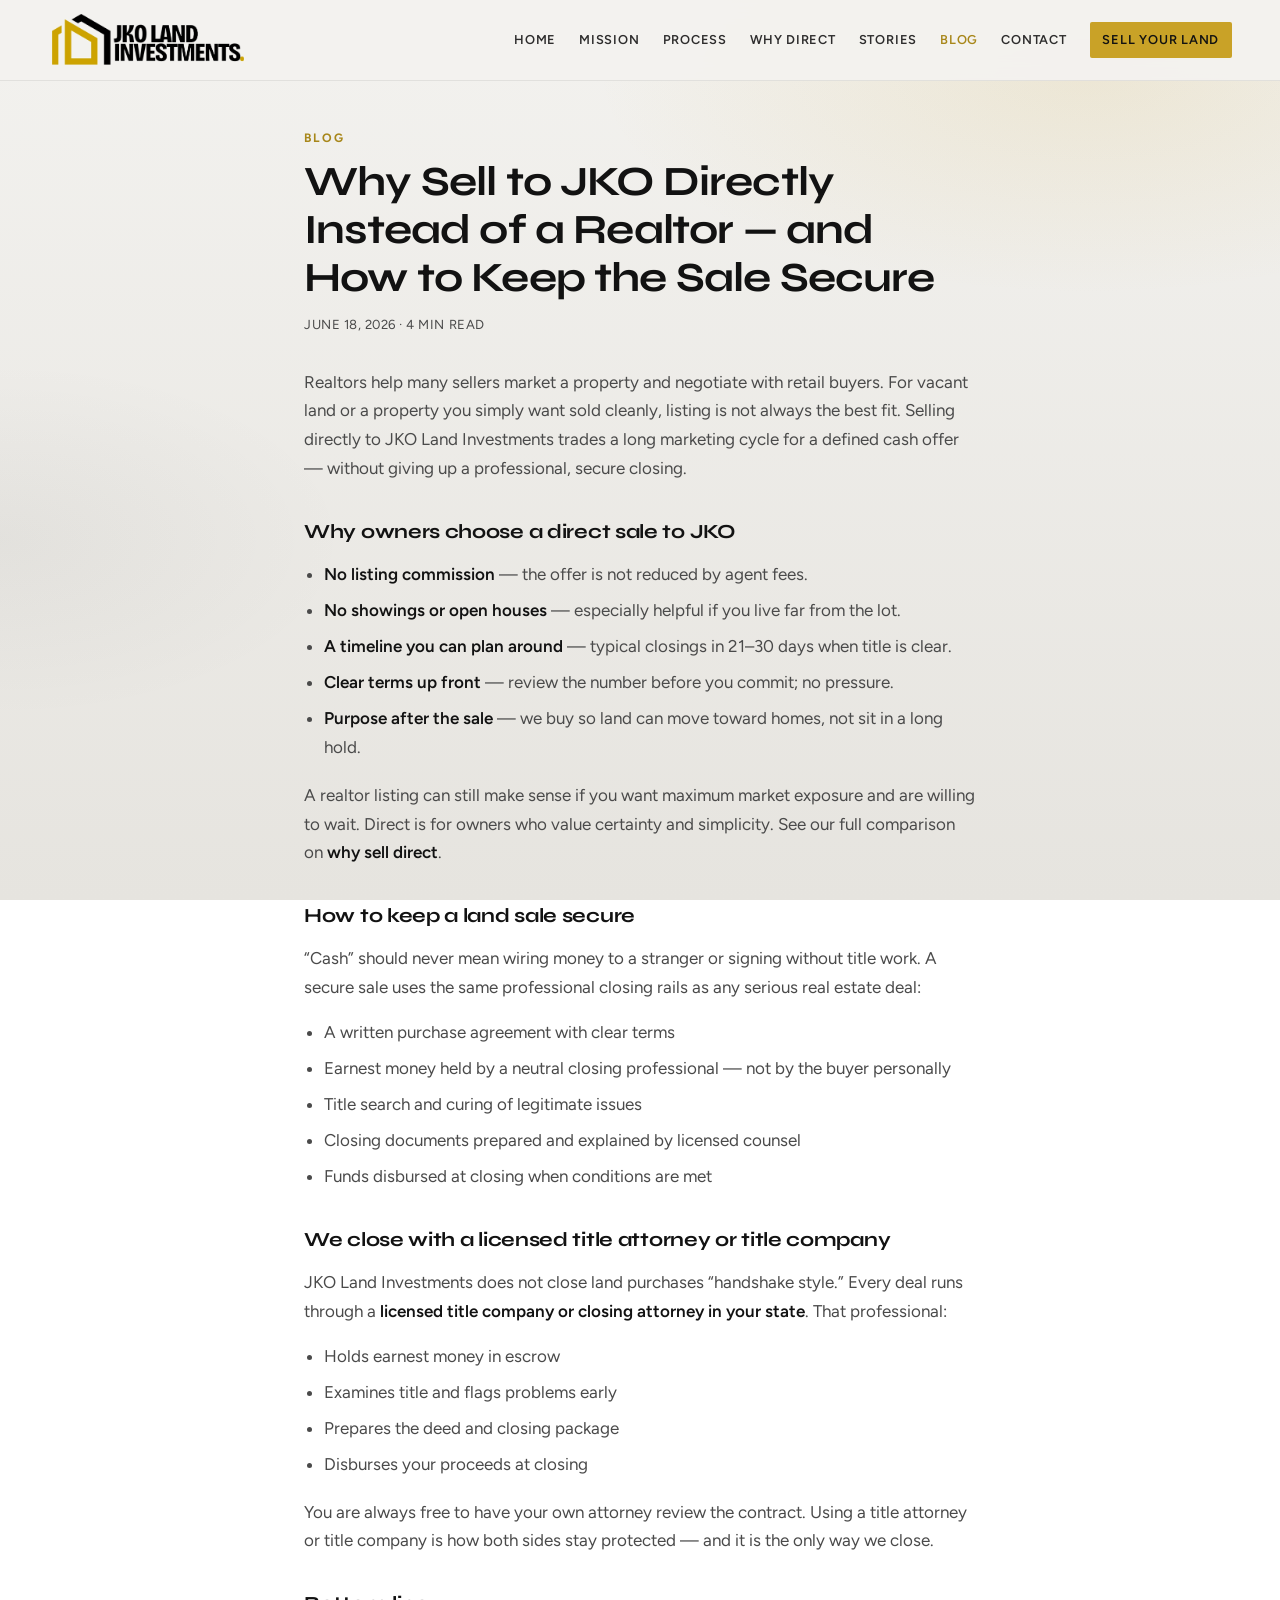
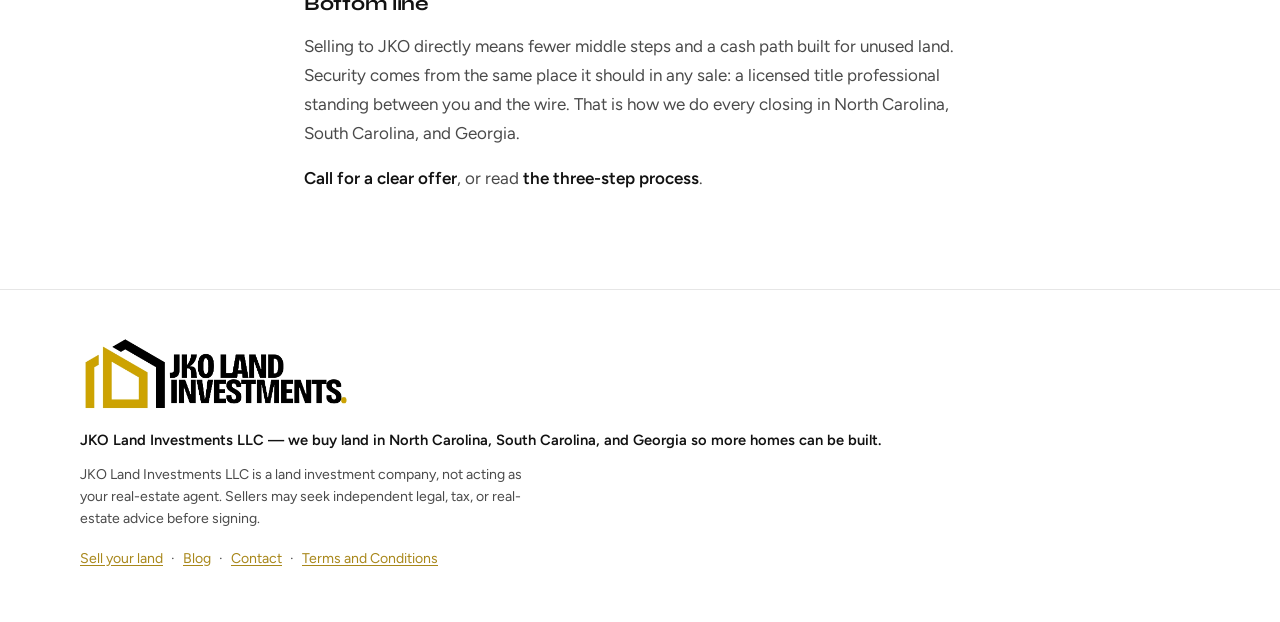
==== commit 09f22ac0: "Backdate blog posts across late 2025 and mid-2026. Co-authored-by: Cursor <cursoragent@cursor.com>" ====
--- a/blog-sell-direct-vs-realtor-secure-closing.html
+++ b/blog-sell-direct-vs-realtor-secure-closing.html
@@ -51,8 +51,8 @@
         "@type": "BlogPosting",
         "headline": "Why Sell to JKO Directly Instead of a Realtor — and How to Keep the Sale Secure",
         "description": "Why sell land directly to JKO instead of listing with a realtor, and how a title attorney keeps the sale secure.",
-        "datePublished": "2026-09-08",
-        "dateModified": "2026-09-08",
+        "datePublished": "2026-06-18",
+        "dateModified": "2026-06-18",
         "author": {
           "@type": "Organization",
           "name": "JKO Land Investments LLC"
@@ -116,7 +116,7 @@
             Why Sell to JKO Directly Instead of a Realtor — and How to Keep the
             Sale Secure
           </h1>
-          <p class="blog-date">September 8, 2026 · 4 min read</p>
+          <p class="blog-date">June 18, 2026 · 4 min read</p>
         </header>
 
         <div class="blog-body reveal" data-reveal>
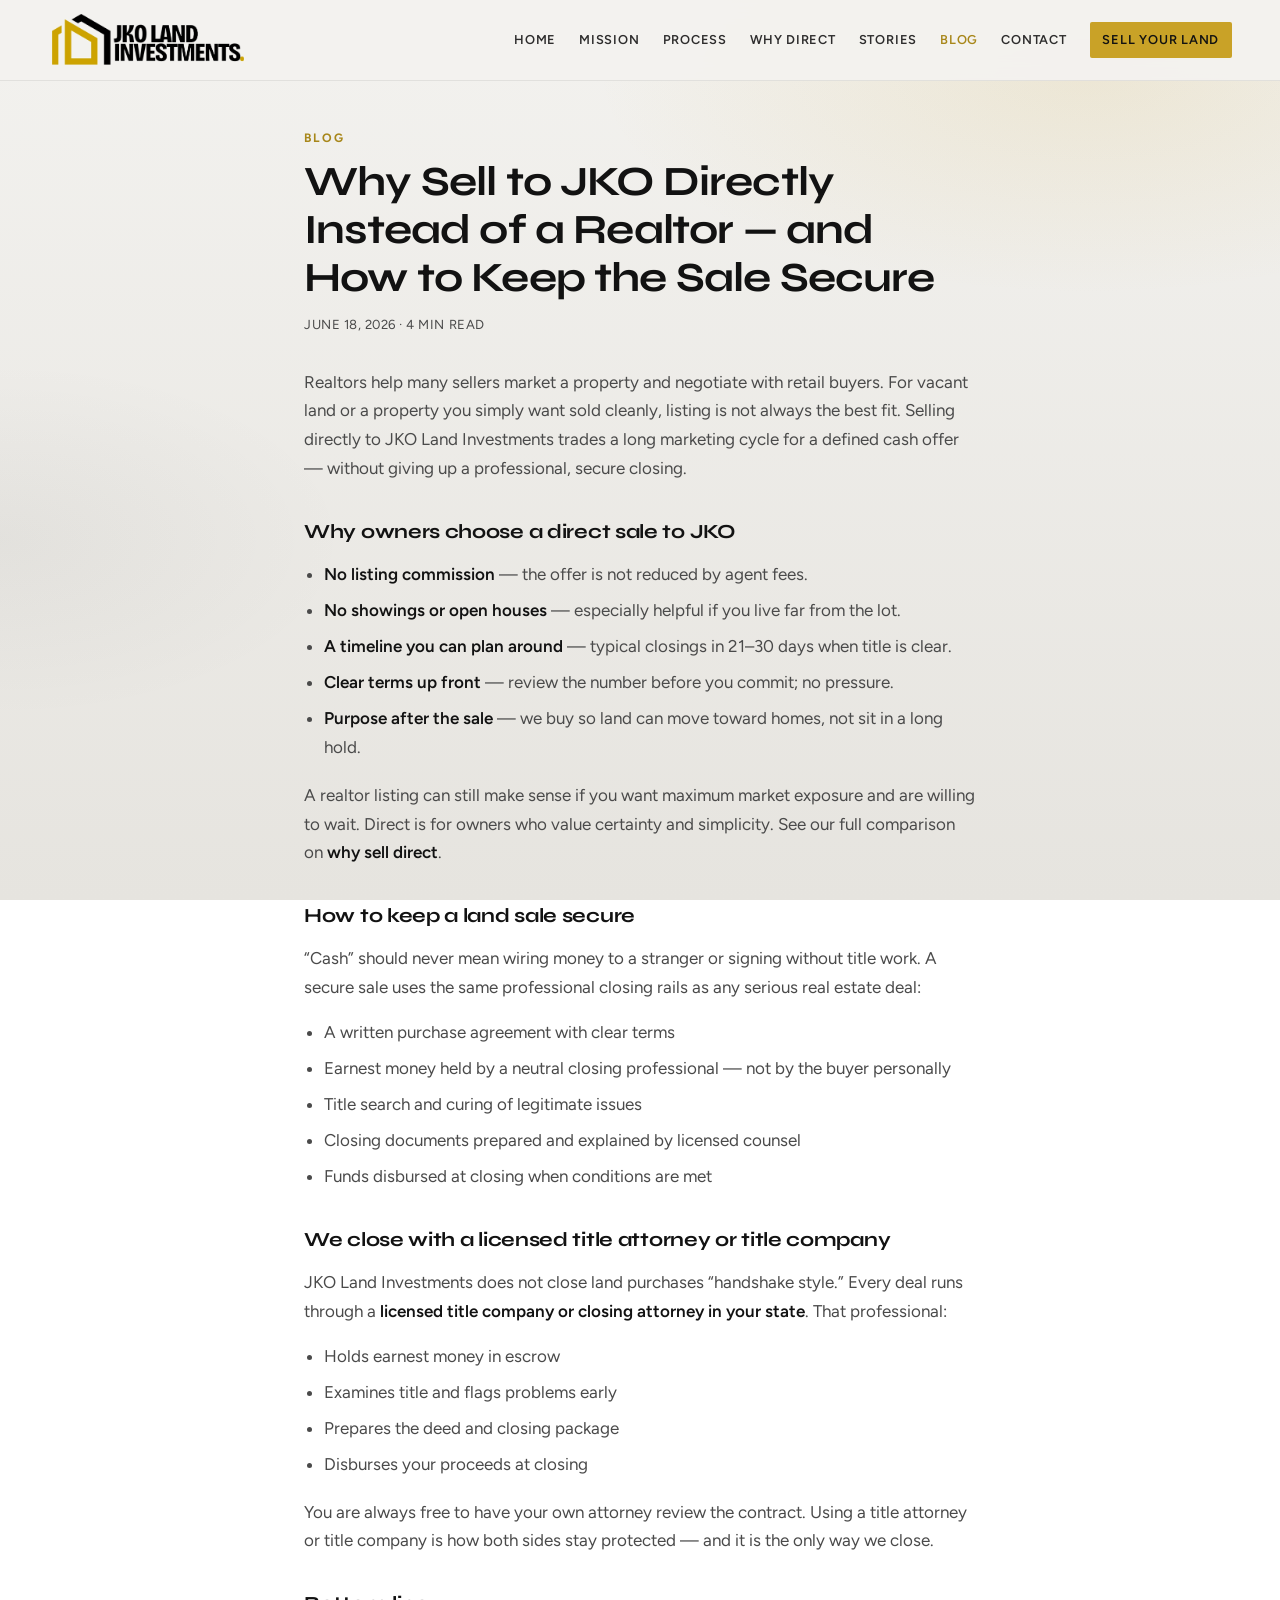
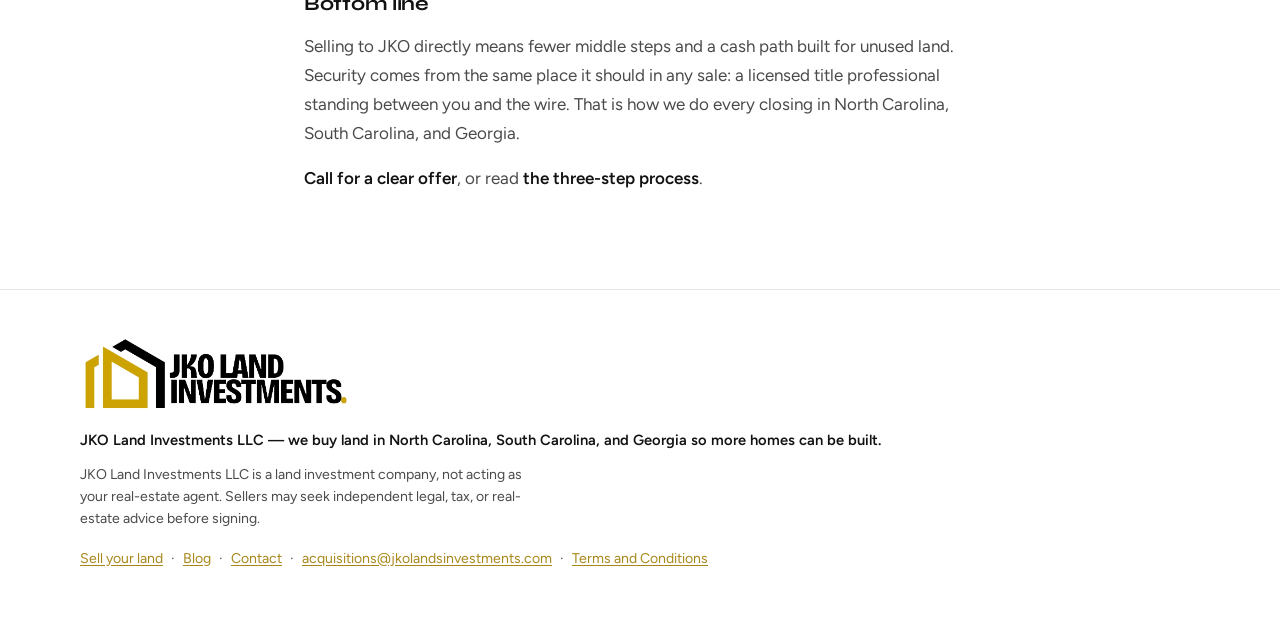
==== commit 3571057a: "Add the acquisitions email to contact and site footers. Co-authored-by: Cursor <cursoragent@cursor.c" ====
--- a/blog-sell-direct-vs-realtor-secure-closing.html
+++ b/blog-sell-direct-vs-realtor-secure-closing.html
@@ -19,7 +19,7 @@
     />
     <meta name="robots" content="index, follow" />
     <meta property="og:type" content="article" />
-    <meta property="og:site_name" content="JKO Land Investments" />
+    <meta property="og:site_name" content="JKO Land Investments LLC" />
     <meta property="og:locale" content="en_US" />
     <meta
       property="og:url"
@@ -75,8 +75,8 @@
       href="https://fonts.googleapis.com/css2?family=Figtree:wght@400;500;600;700&family=Syne:wght@600;700;800&display=swap"
       rel="stylesheet"
     />
-    <link rel="stylesheet" href="styles.css?v=20260908blog" />
-    <script defer src="script.js?v=20260908blog"></script>
+    <link rel="stylesheet" href="styles.css?v=20260912email" />
+    <script defer src="script.js?v=20260912email"></script>
   </head>
   <body>
     <a class="skip-link" href="#main">Skip to content</a>
@@ -231,6 +231,8 @@
           <span class="footer-sep" aria-hidden="true">·</span>
           <a href="contact.html">Contact</a>
           <span class="footer-sep" aria-hidden="true">·</span>
+          <a href="mailto:acquisitions@jkolandsinvestments.com">acquisitions@jkolandsinvestments.com</a>
+          <span class="footer-sep" aria-hidden="true">·</span>
           <a href="terms.html">Terms and Conditions</a>
         </p>
       </div>
--- a/styles.css
+++ b/styles.css
@@ -1046,6 +1046,11 @@
   transition: color 0.25s var(--ease);
 }
 
+.phone-email {
+  font-size: clamp(1.05rem, 2.4vw, 1.25rem);
+  word-break: break-word;
+}
+
 .phone-number:hover,
 .phone-number:focus-visible {
   color: var(--gold);
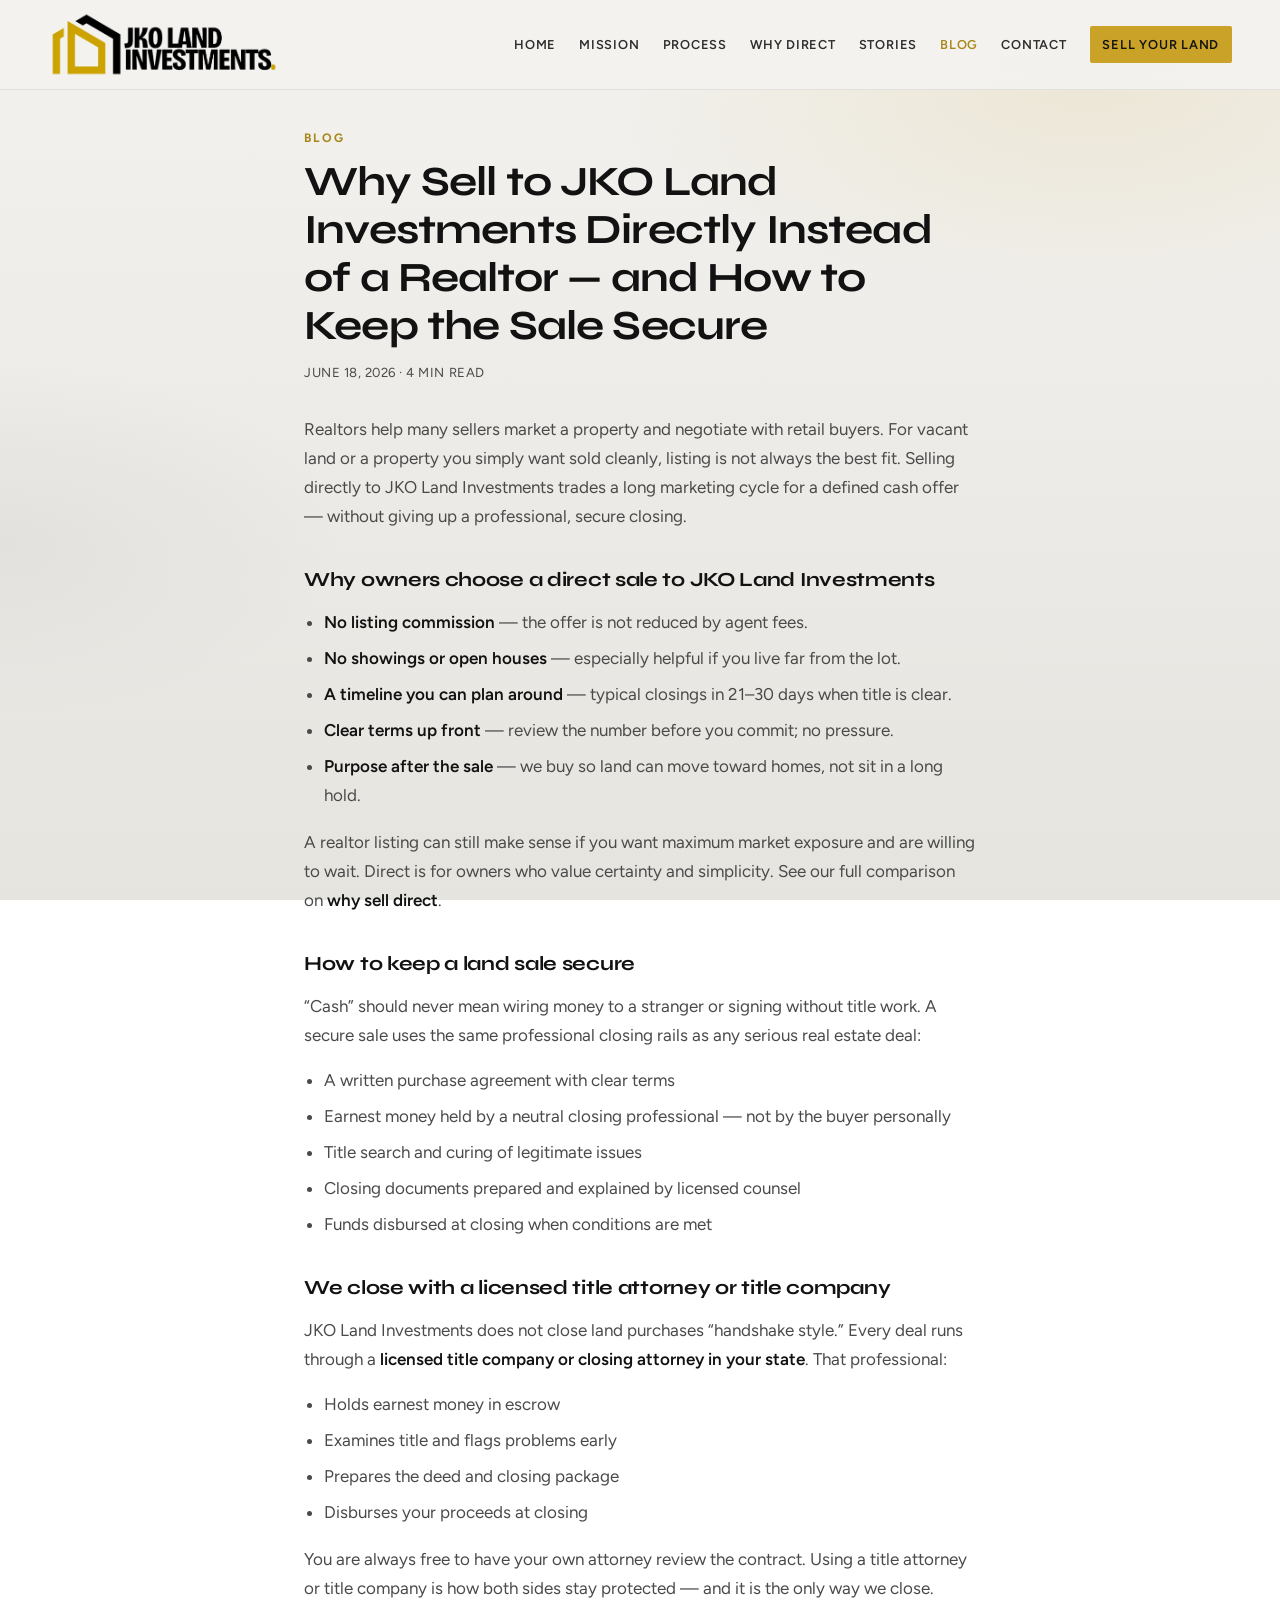
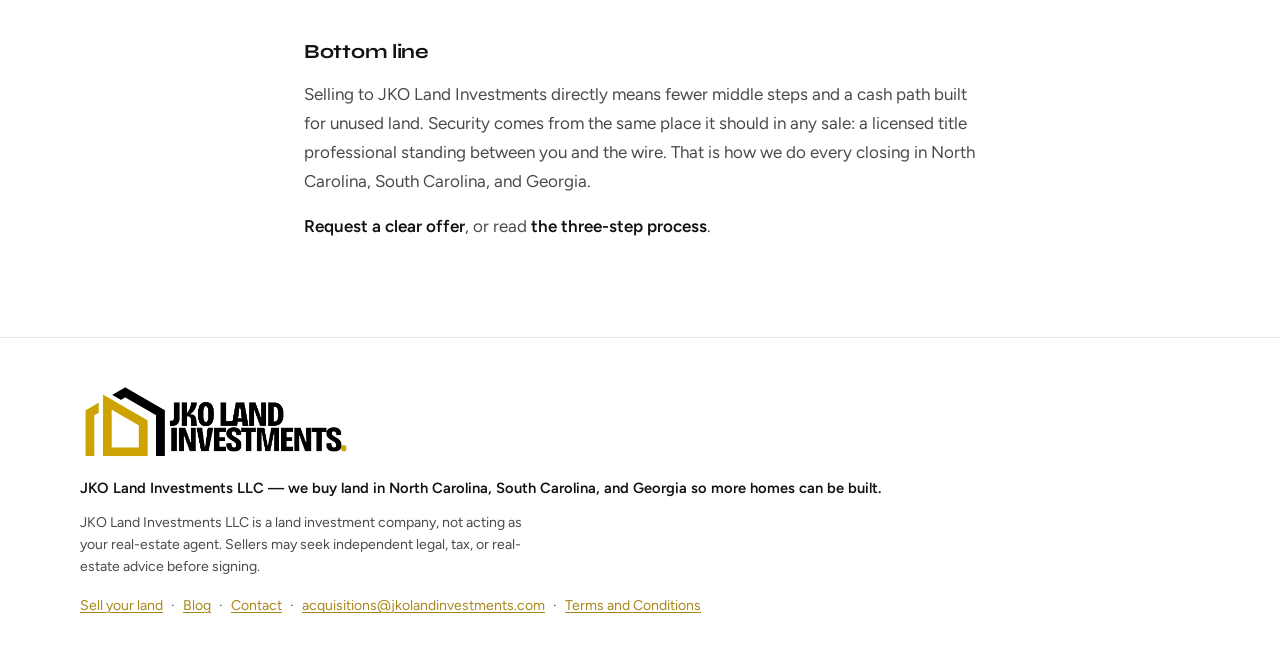
==== commit a42c6499: "Replace public phone numbers with a contact form that saves leads. Sellers submit name, property add" ====
--- a/blog-sell-direct-vs-realtor-secure-closing.html
+++ b/blog-sell-direct-vs-realtor-secure-closing.html
@@ -7,7 +7,8 @@
       document.documentElement.classList.add("js");
     </script>
     <title>
-      Sell to JKO vs a Realtor — Secure Closings with a Title Attorney
+      Sell to JKO Land Investments vs a Realtor — Secure Closings with a Title
+      Attorney
     </title>
     <meta
       name="description"
@@ -27,30 +28,29 @@
     />
     <meta
       property="og:title"
-      content="Sell to JKO vs a Realtor — Secure Closings with a Title Attorney"
+      content="Sell to JKO Land Investments vs a Realtor — Secure Closings with a Title Attorney"
     />
     <meta
       property="og:description"
-      content="Direct sale vs listing, plus why JKO closes every deal through a licensed title attorney or title company."
+      content="Direct sale vs listing, plus why JKO Land Investments closes every deal through a licensed title attorney or title company."
     />
     <meta property="og:image" content="https://jkolandinvestments.com/assets/hero.jpg" />
     <meta name="twitter:card" content="summary_large_image" />
     <meta
       name="twitter:title"
-      content="Sell to JKO vs a Realtor — Secure Title Closings"
+      content="Sell to JKO Land Investments vs a Realtor — Secure Title Closings"
     />
     <meta
       name="twitter:description"
       content="Why sell direct, and how a title attorney keeps your land sale secure."
     />
     <meta name="twitter:image" content="https://jkolandinvestments.com/assets/hero.jpg" />
-    <link rel="icon" href="assets/logo.png" type="image/png" />
     <script type="application/ld+json">
       {
         "@context": "https://schema.org",
         "@type": "BlogPosting",
-        "headline": "Why Sell to JKO Directly Instead of a Realtor — and How to Keep the Sale Secure",
-        "description": "Why sell land directly to JKO instead of listing with a realtor, and how a title attorney keeps the sale secure.",
+        "headline": "Why Sell to JKO Land Investments Directly Instead of a Realtor — and How to Keep the Sale Secure",
+        "description": "Why sell land directly to JKO Land Investments instead of listing with a realtor, and how a title attorney keeps the sale secure.",
         "datePublished": "2026-06-18",
         "dateModified": "2026-06-18",
         "author": {
@@ -69,14 +69,20 @@
         "image": "https://jkolandinvestments.com/assets/hero.jpg"
       }
     </script>
+    <link rel="icon" href="assets/favicon.ico" sizes="any" />
+    <link rel="icon" type="image/png" sizes="32x32" href="assets/favicon.png" />
+    <link rel="icon" type="image/png" sizes="48x48" href="assets/favicon-48.png" />
+    <link rel="apple-touch-icon" sizes="180x180" href="assets/apple-touch-icon.png" />
+    <link rel="manifest" href="site.webmanifest" />
+    <meta name="theme-color" content="#c9a227" />
     <link rel="preconnect" href="https://fonts.googleapis.com" />
     <link rel="preconnect" href="https://fonts.gstatic.com" crossorigin />
     <link
       href="https://fonts.googleapis.com/css2?family=Figtree:wght@400;500;600;700&family=Syne:wght@600;700;800&display=swap"
       rel="stylesheet"
     />
-    <link rel="stylesheet" href="styles.css?v=20260912email" />
-    <script defer src="script.js?v=20260912email"></script>
+    <link rel="stylesheet" href="styles.css?v=20260912favicon" />
+    <script defer src="script.js?v=20260912favicon"></script>
   </head>
   <body>
     <a class="skip-link" href="#main">Skip to content</a>
@@ -113,8 +119,8 @@
         <header class="blog-article-header reveal" data-reveal>
           <p class="eyebrow"><a href="blog.html">Blog</a></p>
           <h1>
-            Why Sell to JKO Directly Instead of a Realtor — and How to Keep the
-            Sale Secure
+            Why Sell to JKO Land Investments Directly Instead of a Realtor —
+            and How to Keep the Sale Secure
           </h1>
           <p class="blog-date">June 18, 2026 · 4 min read</p>
         </header>
@@ -128,7 +134,7 @@
             cash offer — without giving up a professional, secure closing.
           </p>
 
-          <h2>Why owners choose a direct sale to JKO</h2>
+          <h2>Why owners choose a direct sale to JKO Land Investments</h2>
           <ul>
             <li>
               <strong>No listing commission</strong> — the offer is not reduced
@@ -195,15 +201,15 @@
 
           <h2>Bottom line</h2>
           <p>
-            Selling to JKO directly means fewer middle steps and a cash path
-            built for unused land. Security comes from the same place it should
-            in any sale: a licensed title professional standing between you and
-            the wire. That is how we do every closing in North Carolina, South
-            Carolina, and Georgia.
-          </p>
-
-          <p>
-            <a href="contact.html">Call for a clear offer</a>, or read
+            Selling to JKO Land Investments directly means fewer middle steps and
+            a cash path built for unused land. Security comes from the same place
+            it should in any sale: a licensed title professional standing between
+            you and the wire. That is how we do every closing in North Carolina,
+            South Carolina, and Georgia.
+          </p>
+
+          <p>
+            <a href="contact.html">Request a clear offer</a>, or read
             <a href="process.html">the three-step process</a>.
           </p>
         </div>
@@ -231,7 +237,7 @@
           <span class="footer-sep" aria-hidden="true">·</span>
           <a href="contact.html">Contact</a>
           <span class="footer-sep" aria-hidden="true">·</span>
-          <a href="mailto:acquisitions@jkolandsinvestments.com">acquisitions@jkolandsinvestments.com</a>
+          <a href="mailto:acquisitions@jkolandinvestments.com">acquisitions@jkolandinvestments.com</a>
           <span class="footer-sep" aria-hidden="true">·</span>
           <a href="terms.html">Terms and Conditions</a>
         </p>
--- a/styles.css
+++ b/styles.css
@@ -90,7 +90,7 @@
   position: relative;
   z-index: 22;
   display: block;
-  width: clamp(8.5rem, 28vw, 12.5rem);
+  width: clamp(10rem, 32vw, 14.5rem);
   flex-shrink: 0;
 }
 
@@ -309,36 +309,25 @@
   animation: hero-rise 1.1s var(--ease) both;
 }
 
-.hero-logo {
-  display: block;
-  width: clamp(14rem, 48vw, 22rem);
-  max-width: 100%;
-  height: auto;
-  margin: 0 0 1.35rem;
-  object-fit: contain;
-  object-position: left center;
-  filter: drop-shadow(0 2px 18px rgba(0, 0, 0, 0.35));
-}
-
 .hero h1 {
   font-family: var(--font-display);
-  font-size: clamp(1.85rem, 4.2vw, 2.85rem);
-  font-weight: 700;
-  line-height: 1.12;
-  letter-spacing: -0.03em;
-  margin: 0 0 0.7rem;
-  max-width: 16ch;
+  font-size: clamp(2.35rem, 5.5vw, 3.6rem);
+  font-weight: 700;
+  line-height: 1.05;
+  letter-spacing: -0.035em;
+  margin: 0 0 0.55rem;
+  max-width: 11ch;
   text-shadow: 0 2px 24px rgba(0, 0, 0, 0.35);
 }
 
 .hero-purpose {
-  margin: 0 0 0.85rem;
-  font-family: var(--font-display);
-  font-size: clamp(1.05rem, 2.1vw, 1.28rem);
+  margin: 0 0 0.95rem;
+  font-family: var(--font-display);
+  font-size: clamp(1.12rem, 2.3vw, 1.4rem);
   font-weight: 700;
   line-height: 1.3;
   color: var(--gold);
-  max-width: 28ch;
+  max-width: 22ch;
   text-shadow: 0 1px 14px rgba(0, 0, 0, 0.35);
 }
 
@@ -982,94 +971,154 @@
   padding-top: 0.5rem;
 }
 
-.contact .phone-list li {
-  border-top-color: rgba(18, 18, 18, 0.14);
-}
-
-.contact .phone-region {
-  color: var(--ink-soft);
-}
-
-.contact .phone-number {
-  color: var(--ink);
-}
-
-.contact .phone-number:hover,
-.contact .phone-number:focus-visible {
+.contact-layout {
+  display: grid;
+  gap: clamp(2rem, 5vw, 3rem);
+  align-items: start;
+}
+
+@media (min-width: 900px) {
+  .contact-layout {
+    grid-template-columns: minmax(0, 0.95fr) minmax(0, 1.05fr);
+    gap: clamp(2.5rem, 5vw, 4rem);
+  }
+}
+
+.contact-email-note {
+  margin: 1.25rem 0 0;
+  color: var(--ink-soft);
+  font-size: 0.98rem;
+  line-height: 1.55;
+}
+
+.contact-email-note a {
+  color: var(--ink);
+  text-decoration: underline;
+  text-underline-offset: 0.15em;
+}
+
+.contact-email-note a:hover,
+.contact-email-note a:focus-visible {
   color: var(--gold-deep);
 }
 
-.contact .partners-line {
-  border-top-color: rgba(197, 155, 31, 0.55);
-}
-
-.contact .partners-label {
-  color: var(--gold-deep);
-}
-
-/* —— Team —— */
-
-.phone-block {
-  margin-top: clamp(2rem, 5vw, 2.75rem);
-  max-width: 28rem;
-}
-
-.phone-list {
-  list-style: none;
+.contact-form {
+  display: grid;
+  gap: 1.1rem;
+  padding: clamp(1.35rem, 3vw, 1.85rem);
+  background: var(--white);
+  border: 1px solid rgba(18, 18, 18, 0.1);
+  border-radius: 4px;
+  box-shadow: 0 18px 40px rgba(18, 18, 18, 0.06);
+}
+
+.form-honeypot {
+  position: absolute;
+  left: -10000px;
+  top: auto;
+  width: 1px;
+  height: 1px;
+  overflow: hidden;
+}
+
+.form-field {
+  display: grid;
+  gap: 0.4rem;
+}
+
+.form-field label,
+.form-fieldset legend {
+  font-size: 0.82rem;
+  font-weight: 700;
+  letter-spacing: 0.04em;
+  text-transform: uppercase;
+  color: var(--ink-soft);
+}
+
+.form-field .optional {
+  font-weight: 500;
+  letter-spacing: 0;
+  text-transform: none;
+  color: rgba(18, 18, 18, 0.45);
+}
+
+.form-field input,
+.form-field textarea {
+  width: 100%;
+  padding: 0.85rem 0.95rem;
+  border: 1px solid rgba(18, 18, 18, 0.16);
+  border-radius: 3px;
+  background: var(--paper);
+  color: var(--ink);
+  font-family: var(--font-body);
+  font-size: 1rem;
+  line-height: 1.4;
+  transition:
+    border-color 0.25s var(--ease),
+    background 0.25s var(--ease);
+}
+
+.form-field textarea {
+  resize: vertical;
+  min-height: 6.5rem;
+}
+
+.form-field input:focus,
+.form-field textarea:focus {
+  outline: none;
+  border-color: var(--gold-deep);
+  background: var(--white);
+}
+
+.form-fieldset {
   margin: 0;
   padding: 0;
-  display: grid;
-  gap: 1.15rem;
-}
-
-.phone-list li {
-  display: grid;
-  gap: 0.2rem;
-  padding-top: 1rem;
-  border-top: 1px solid rgba(250, 250, 250, 0.16);
-}
-
-.phone-region {
-  font-size: 0.78rem;
-  font-weight: 700;
-  letter-spacing: 0.12em;
-  text-transform: uppercase;
-  color: rgba(250, 250, 250, 0.55);
-}
-
-.phone-number {
-  font-family: var(--font-display);
-  font-size: clamp(1.45rem, 3vw, 1.85rem);
-  font-weight: 700;
-  letter-spacing: -0.02em;
-  color: var(--white);
-  transition: color 0.25s var(--ease);
-}
-
-.phone-email {
-  font-size: clamp(1.05rem, 2.4vw, 1.25rem);
-  word-break: break-word;
-}
-
-.phone-number:hover,
-.phone-number:focus-visible {
-  color: var(--gold);
-}
-
-.partners-line {
-  margin-top: clamp(2.25rem, 5vw, 3rem);
-  padding-top: 1.35rem;
-  border-top: 1px solid rgba(197, 155, 31, 0.45);
-  max-width: 28rem;
-}
-
-.partners-label {
-  margin: 0 0 0.35rem;
-  font-size: 0.78rem;
-  font-weight: 700;
-  letter-spacing: 0.12em;
-  text-transform: uppercase;
-  color: var(--gold);
+  border: 0;
+  display: grid;
+  gap: 0.65rem;
+}
+
+.form-radios {
+  display: flex;
+  flex-wrap: wrap;
+  gap: 0.65rem 1.1rem;
+}
+
+.form-radio {
+  display: inline-flex;
+  align-items: center;
+  gap: 0.45rem;
+  font-size: 0.98rem;
+  font-weight: 500;
+  color: var(--ink);
+  cursor: pointer;
+}
+
+.form-radio input {
+  accent-color: var(--gold-deep);
+}
+
+.form-status {
+  margin: 0;
+  padding: 0.75rem 0.9rem;
+  border-radius: 3px;
+  font-size: 0.95rem;
+  line-height: 1.45;
+}
+
+.form-status[data-status="success"] {
+  background: rgba(201, 162, 39, 0.14);
+  color: var(--ink);
+}
+
+.form-status[data-status="error"] {
+  background: rgba(138, 58, 58, 0.1);
+  color: #8a3a3a;
+}
+
+.contact-form .btn {
+  justify-self: start;
+  margin-top: 0.25rem;
 }
 
 /* —— Team —— */
